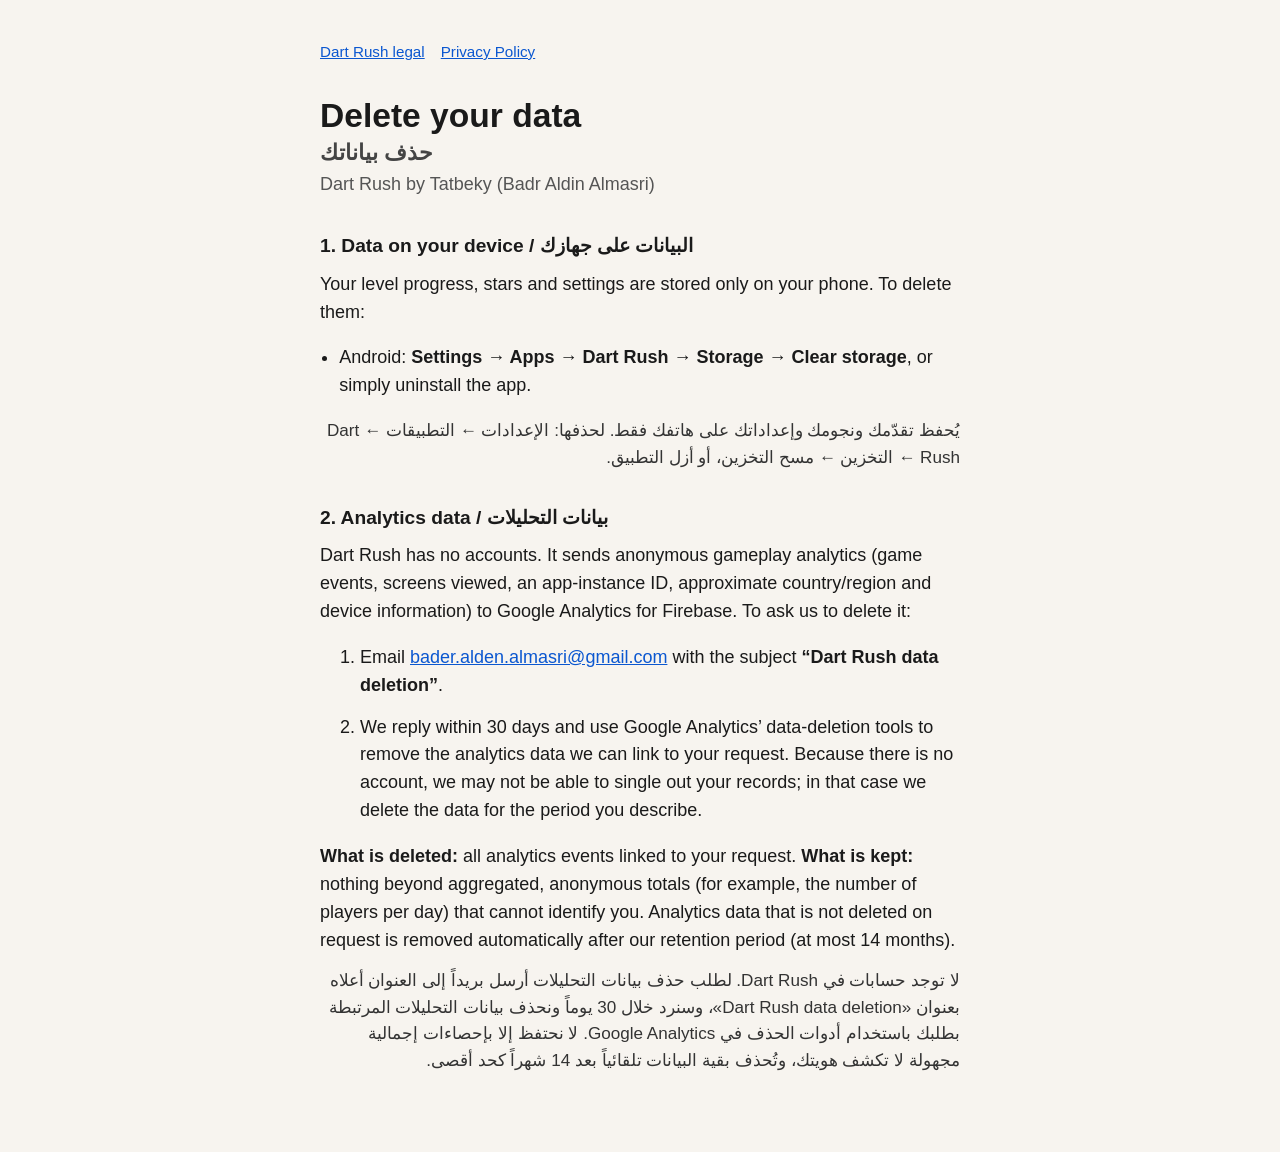
==== delete-data.html @ dca8b4da "Add data deletion page" ====
<!DOCTYPE html>
<html lang="en">
<head>
  <meta charset="utf-8">
  <meta name="viewport" content="width=device-width, initial-scale=1">
  <title>Delete your data — Dart Rush</title>
  <meta name="description" content="How to delete your Dart Rush data (Tatbeky).">
  <link rel="stylesheet" href="style.css">
</head>
<body>
<main>
  <nav><a href="./">Dart Rush legal</a><a href="privacy.html">Privacy Policy</a></nav>
  <h1>Delete your data<span>حذف بياناتك</span></h1>
  <p class="meta">Dart Rush by Tatbeky (Badr Aldin Almasri)</p>

  <h2>1. Data on your device / البيانات على جهازك</h2>
  <p>Your level progress, stars and settings are stored only on your phone. To delete them:</p>
  <ul>
    <li>Android: <strong>Settings → Apps → Dart Rush → Storage → Clear storage</strong>, or simply uninstall the app.</li>
  </ul>
  <p class="ar">يُحفظ تقدّمك ونجومك وإعداداتك على هاتفك فقط. لحذفها: الإعدادات ← التطبيقات ← Dart Rush ← التخزين ← مسح التخزين، أو أزل التطبيق.</p>

  <h2>2. Analytics data / بيانات التحليلات</h2>
  <p>Dart Rush has no accounts. It sends anonymous gameplay analytics (game events, screens viewed, an app-instance ID, approximate country/region and device information) to Google Analytics for Firebase. To ask us to delete it:</p>
  <ol>
    <li>Email <a href="mailto:bader.alden.almasri@gmail.com?subject=Dart%20Rush%20data%20deletion">bader.alden.almasri@gmail.com</a> with the subject <strong>“Dart Rush data deletion”</strong>.</li>
    <li>We reply within 30 days and use Google Analytics’ data-deletion tools to remove the analytics data we can link to your request. Because there is no account, we may not be able to single out your records; in that case we delete the data for the period you describe.</li>
  </ol>
  <p><strong>What is deleted:</strong> all analytics events linked to your request. <strong>What is kept:</strong> nothing beyond aggregated, anonymous totals (for example, the number of players per day) that cannot identify you. Analytics data that is not deleted on request is removed automatically after our retention period (at most 14 months).</p>
  <p class="ar">لا توجد حسابات في Dart Rush. لطلب حذف بيانات التحليلات أرسل بريداً إلى العنوان أعلاه بعنوان «Dart Rush data deletion»، وسنرد خلال 30 يوماً ونحذف بيانات التحليلات المرتبطة بطلبك باستخدام أدوات الحذف في Google Analytics. لا نحتفظ إلا بإحصاءات إجمالية مجهولة لا تكشف هويتك، وتُحذف بقية البيانات تلقائياً بعد 14 شهراً كحد أقصى.</p>
</main>
</body>
</html>
---- style.css ----
:root { color-scheme: light; }
body { margin: 0; font: 18px/1.55 -apple-system, BlinkMacSystemFont, "Segoe UI", Roboto, sans-serif; color: #1a1a1a; background: #f7f4ef; }
main { max-width: 40rem; margin: 0 auto; padding: 2.5rem 1.25rem 4rem; }
h1 { font-size: 2.1rem; line-height: 1.2; margin: 0 0 0.35rem; }
h1 span { display: block; font-size: 1.35rem; font-weight: 600; color: #444; margin-top: 0.25rem; }
.meta { color: #555; margin: 0 0 2rem; }
h2 { font-size: 1.2rem; margin: 2rem 0 0.6rem; }
p, li { margin: 0 0 0.85rem; }
ul { padding-left: 1.2rem; }
a { color: #0b57d0; }
nav { margin: 0 0 2rem; font-size: 0.95rem; }
nav a { margin-right: 1rem; }
.ar { direction: rtl; text-align: right; font-size: 0.95em; color: #333; }
.cards a { display: block; padding: 1rem 1.2rem; margin: 0 0 0.8rem; background: #fff; border-radius: 12px; text-decoration: none; color: #1a1a1a; box-shadow: 0 1px 3px rgba(0,0,0,.08); }
.cards a strong { display: block; color: #0b57d0; }
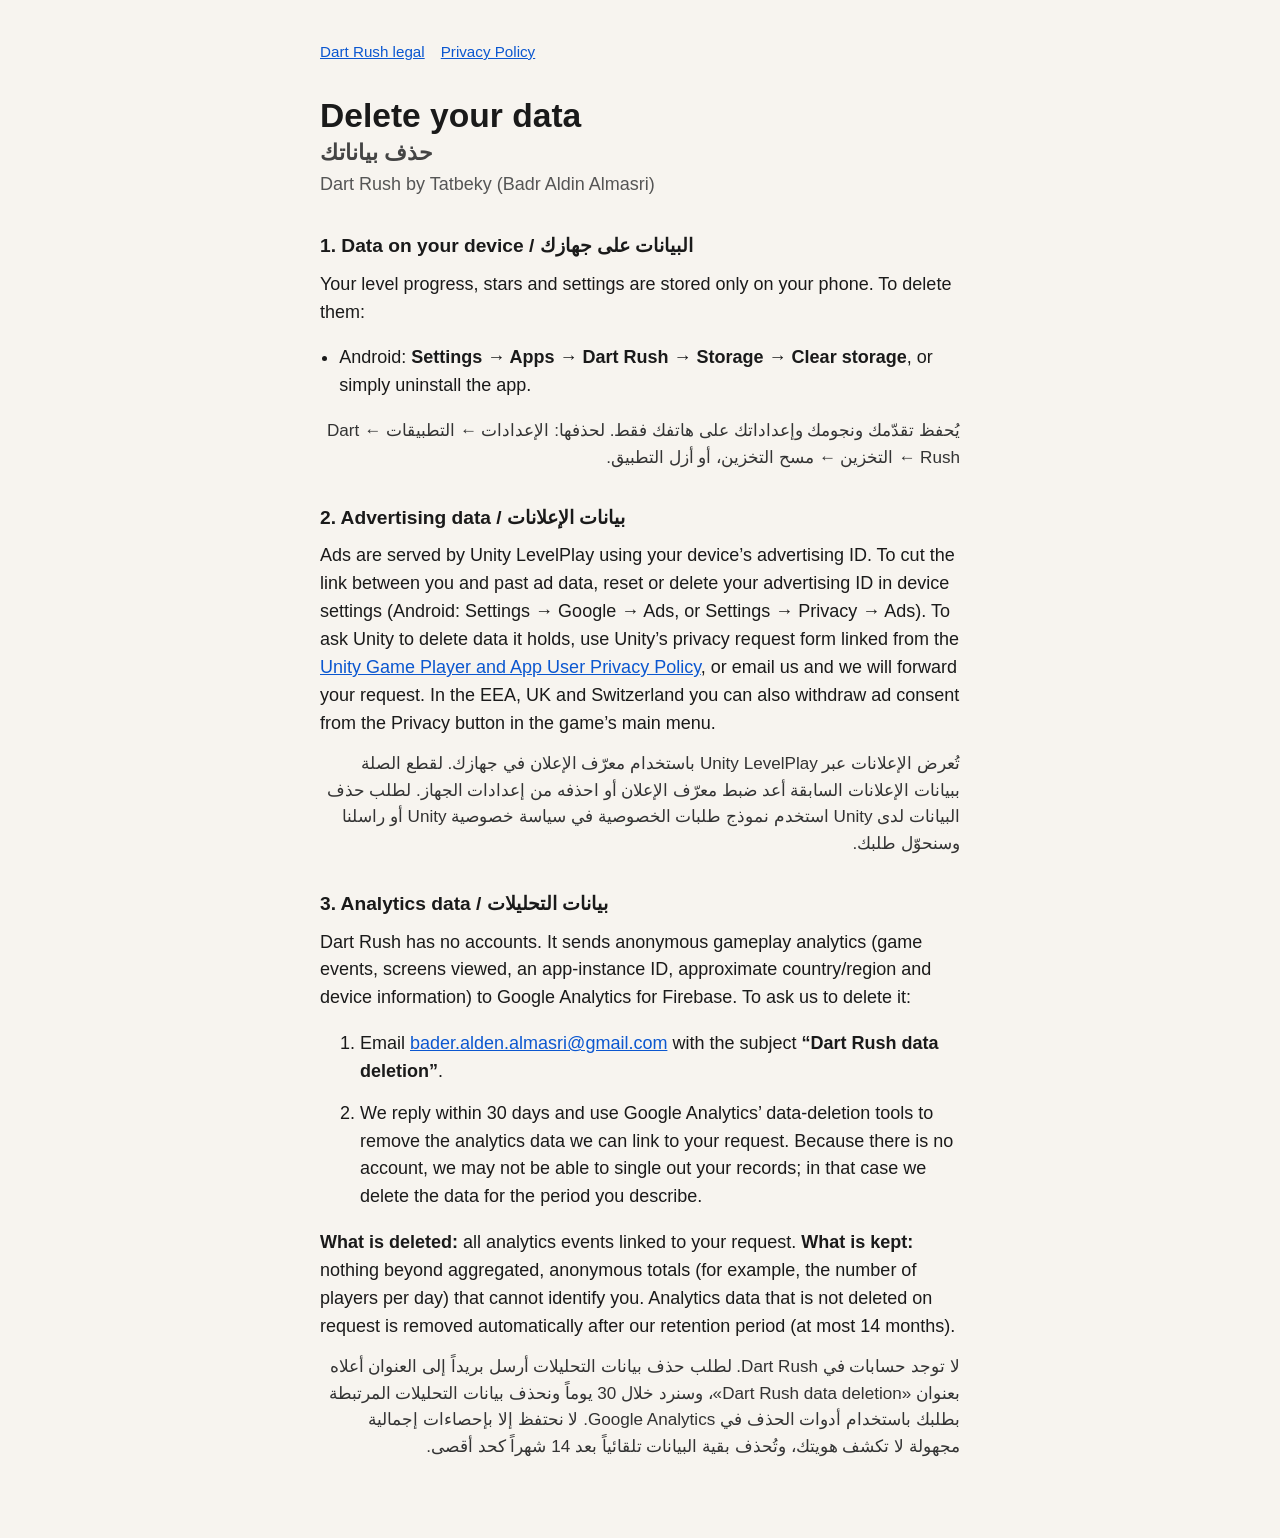
==== commit b60a473c: "Describe ads (Unity LevelPlay) and consent for Dart Rush 1.0.1" ====
--- a/delete-data.html
+++ b/delete-data.html
@@ -20,7 +20,11 @@
   </ul>
   <p class="ar">يُحفظ تقدّمك ونجومك وإعداداتك على هاتفك فقط. لحذفها: الإعدادات ← التطبيقات ← Dart Rush ← التخزين ← مسح التخزين، أو أزل التطبيق.</p>
 
-  <h2>2. Analytics data / بيانات التحليلات</h2>
+  <h2>2. Advertising data / بيانات الإعلانات</h2>
+  <p>Ads are served by Unity LevelPlay using your device’s advertising ID. To cut the link between you and past ad data, reset or delete your advertising ID in device settings (Android: Settings → Google → Ads, or Settings → Privacy → Ads). To ask Unity to delete data it holds, use Unity’s privacy request form linked from the <a href="https://unity.com/legal/game-player-and-app-user-privacy-policy">Unity Game Player and App User Privacy Policy</a>, or email us and we will forward your request. In the EEA, UK and Switzerland you can also withdraw ad consent from the Privacy button in the game’s main menu.</p>
+  <p class="ar">تُعرض الإعلانات عبر Unity LevelPlay باستخدام معرّف الإعلان في جهازك. لقطع الصلة ببيانات الإعلانات السابقة أعد ضبط معرّف الإعلان أو احذفه من إعدادات الجهاز. لطلب حذف البيانات لدى Unity استخدم نموذج طلبات الخصوصية في سياسة خصوصية Unity أو راسلنا وسنحوّل طلبك.</p>
+
+  <h2>3. Analytics data / بيانات التحليلات</h2>
   <p>Dart Rush has no accounts. It sends anonymous gameplay analytics (game events, screens viewed, an app-instance ID, approximate country/region and device information) to Google Analytics for Firebase. To ask us to delete it:</p>
   <ol>
     <li>Email <a href="mailto:bader.alden.almasri@gmail.com?subject=Dart%20Rush%20data%20deletion">bader.alden.almasri@gmail.com</a> with the subject <strong>“Dart Rush data deletion”</strong>.</li>
